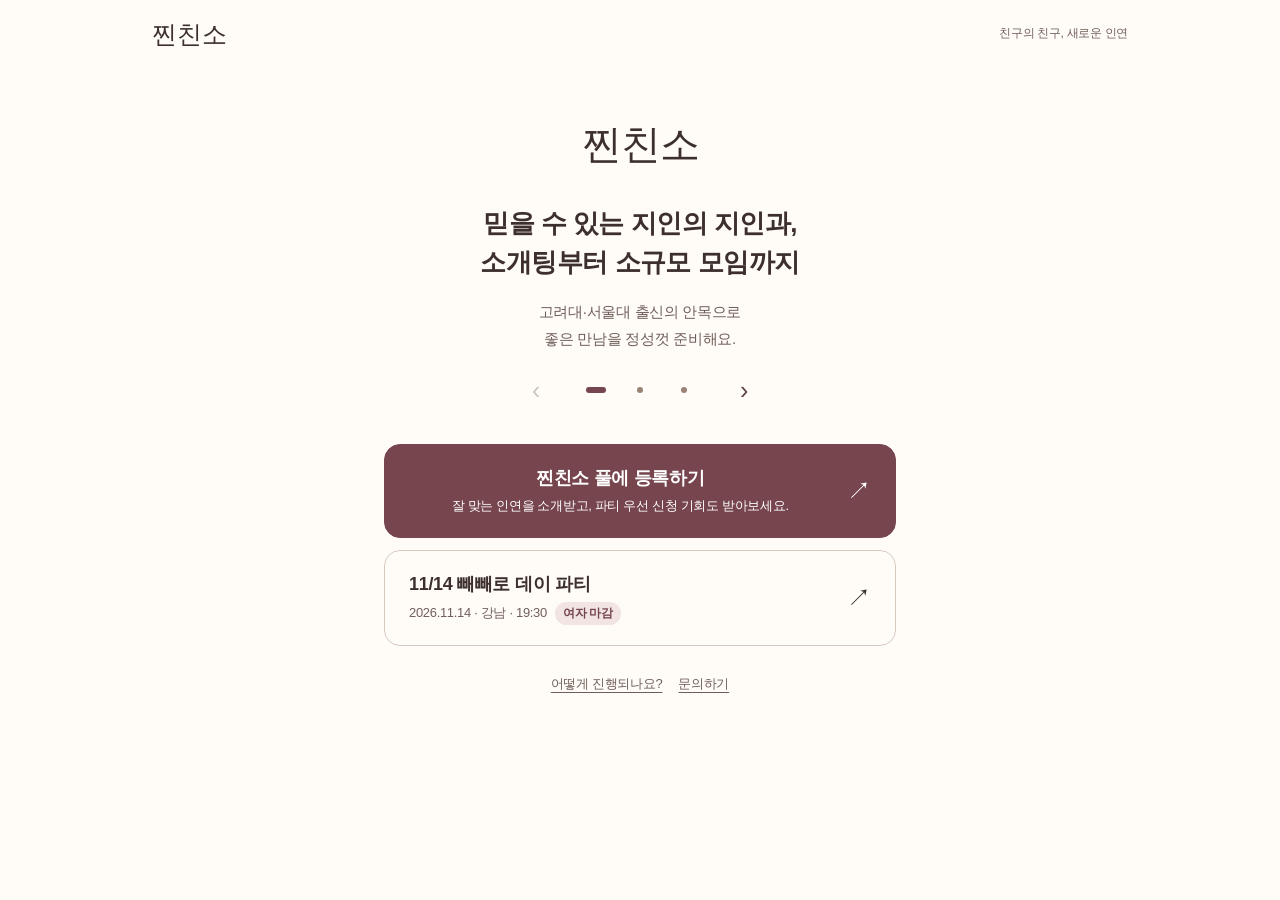
==== index.html @ c6cf0316 "Redesign registration flow and add party applications" ====
<!doctype html>
<html lang="ko">
<head>
<meta charset="utf-8">
<meta name="viewport" content="width=device-width,initial-scale=1,viewport-fit=cover">
<meta name="description" content="친구의 친구, 새로운 인연. 찐친소 신청 정보를 간편하게 남겨주세요.">
<meta name="theme-color" content="#F6F1EB">
<title>찐친소 · 간편 신청</title>
<link rel="stylesheet" href="design/tokens.css?v=52">
<link rel="stylesheet" href="style.css?v=60">
<script src="party-config.js?v=57" defer></script>
<script src="app.js?v=61" defer></script>
</head>
<body>
<a href="#screen" class="skip-link">신청 내용으로 바로가기</a>
<header><div class="header-inner"><a class="brand" href="index.html">찐친소</a><span id="headerNote">친구의 친구, 새로운 인연</span></div><div class="progress" id="progressTrack" role="progressbar" aria-label="신청 진행 상황" aria-valuemin="0" aria-valuenow="0" aria-valuemax="20"><div id="progress"></div></div></header>
<main id="screen" tabindex="-1"></main>
<footer class="bottom-bar"><div class="bottom-inner" id="nav"></div></footer>
</body>
</html>
---- design/tokens.css ----
/* Generated by design/build.cjs from tokens.json. See design.md. */
:root {
  color-scheme: light;
  --canvas: #f6f1eb;
  --card: #fffcf8;
  --subtle: #e7d8cc;
  --ink: #3d302c;
  --secondary: #5c4740;
  --muted: #705e58;
  --border: #d8c9bf;
  --rose: #995c65;
  --action: #76454e;
  --hover: #663a42;
  --pressed: #563139;
  --on-action: #fff;
  --success: #426b58;
  --error: #a13d3d;
  --selected: #f1e4e3;
  --font: -apple-system,BlinkMacSystemFont,"Apple SD Gothic Neo",Roboto,"Noto Sans KR","Malgun Gothic",sans-serif;
  --control-border: #9a8275;
}
@media (prefers-color-scheme: dark) {
  :root {
    color-scheme: dark;
  --canvas: #211b1a;
  --card: #302725;
  --subtle: #3c302d;
  --ink: #f6f1eb;
  --secondary: #d8c8bf;
  --muted: #bbaaa2;
  --border: #65534d;
  --action: #c88d98;
  --hover: #dda8b0;
  --pressed: #eab9c0;
  --on-action: #211b1a;
  --success: #91c4a4;
  --error: #f0a1a1;
  --selected: #402b30;
  --control-border: #a0877c;
  }
}
---- style.css ----
* {
  box-sizing:border-box
}
html {
  scroll-behavior:smooth;
  scroll-padding-top:100px
}
body {
  margin:0;
  background:var(--canvas);
  color:var(--ink);
  font:16px/1.6 var(--font);
  letter-spacing:-.02em
}
button,input,textarea {
  font:inherit;
  letter-spacing:inherit
}
button,a,input,textarea,summary {
   -webkit-tap-highlight-color:transparent
}
button {
  cursor:pointer
}
button:disabled {
  cursor:wait;
  opacity:.55
}
a {
  color:var(--action);
  text-underline-offset:4px
}
button:focus-visible,a:focus-visible,summary:focus-visible,input:focus-visible,textarea:focus-visible,fieldset:focus-visible {
  outline:3px solid var(--rose);
  outline-offset:4px
}
header {
  position:sticky;
  top:0;
  z-index:5;
  background:var(--canvas);
  border-bottom:1px solid var(--border)
}
.header-inner {
  max-width:1120px;
  margin:auto;
  min-height:76px;
  padding:16px 32px;
  display:flex;
  justify-content:space-between;
  align-items:center;
  gap:20px
}
.brand {
  font-size:23px;
  font-weight:750;
  letter-spacing:-.04em;
  color:var(--ink);
  text-decoration:none
}
#headerNote {
  font-size:13px;
  color:var(--muted)
}
.progress {
  position:absolute;
  bottom:-1px;
  left:0;
  width:100%;
  height:3px;
  background:transparent
}
.progress>div {
  height:100%;
  background:var(--rose);
  transition:width .2s
}
main {
  max-width:720px;
  margin:0 auto;
  padding:56px 0 140px
}
.intro {
  margin-bottom:40px;
  padding:0 8px
}
.eyebrow {
  color:var(--action);
  font-size:14px;
  font-weight:650;
  margin:0 0 12px
}
h1 {
  font-size:32px;
  line-height:1.3;
  letter-spacing:-.025em;
  margin:0 0 16px;
  font-weight:700
}
h2 {
  font-size:22px;
  line-height:30px;
  margin:0;
  font-weight:650
}
p {
  margin:0
}
.intro>p:not(.eyebrow) {
  color:var(--secondary)
}
.intro-meta {
  display:flex;
  align-items:center;
  gap:12px;
  flex-wrap:wrap;
  margin-top:24px;
  color:var(--muted);
  font-size:13px
}
.intro-meta span:first-child {
  background:var(--subtle);
  padding:4px 12px;
  border-radius:999px;
  color:var(--secondary);
  font-weight:600
}
.form-section {
  padding:32px;
  background:var(--card);
  border:1px solid var(--border);
  border-radius:16px;
  margin-bottom:24px;
  scroll-margin-top:100px
}
.section-heading {
  display:flex;
  align-items:flex-start;
  gap:14px;
  padding-bottom:28px;
  margin-bottom:4px;
  border-bottom:1px solid var(--border)
}
.section-heading p {
  font-size:14px;
  color:var(--muted);
  margin-top:6px
}
.section-number {
  color:var(--action);
  font-size:13px;
  font-weight:700;
  padding-top:6px;
  font-variant-numeric:tabular-nums
}
.field {
  margin-top:28px;
  min-width:0
}
.field>label:not(.photo-add),.field-label,legend {
  font-size:16px;
  font-weight:600;
  margin-bottom:10px;
  display:block
}
.optional {
  font-size:12px;
  font-weight:400;
  color:var(--muted);
  margin-left:8px;
  white-space:nowrap
}
.required {
  font-size:12px;
  color:var(--action);
  margin-left:6px
}
input:not([type=radio]):not([type=checkbox]):not([type=file]),textarea {
  display:block;
  width:100%;
  min-height:54px;
  border:1px solid var(--control-border);
  border-radius:12px;
  background:var(--card);
  color:var(--ink);
  padding:14px 16px;
  outline-offset:2px;
  transition:border-color .15s
}
input::placeholder,textarea::placeholder {
  color:var(--muted);
  opacity:1
}
input:focus,textarea:focus {
  border-color:var(--rose)
}
input[type=number] {
  appearance:textfield;
  -moz-appearance:textfield
}
input::-webkit-inner-spin-button {
  appearance:none
}
textarea {
  resize:vertical;
  line-height:1.6;
  min-height:108px
}
.input-wrap {
  position:relative
}
.input-wrap:has(.unit) input {
  padding-right:52px
}
.unit {
  position:absolute;
  right:18px;
  top:15px;
  color:var(--muted)
}
fieldset {
  margin:0;
  padding:0;
  border:0;
  min-width:0
}
legend {
  padding:0;
  width:100%
}
.choices {
  display:flex;
  gap:8px;
  flex-wrap:wrap
}
.choice {
  position:relative;
  flex:1 1 auto;
  min-width:96px
}
.choice input {
  position:absolute;
  inset:0;
  width:100%;
  height:100%;
  margin:0;
  opacity:0;
  cursor:pointer
}
.choice>span {
  display:flex;
  align-items:center;
  gap:10px;
  justify-content:center;
  min-height:52px;
  padding:12px 16px;
  border:1px solid var(--control-border);
  border-radius:12px;
  color:var(--secondary);
  font-size:15px;
  pointer-events:none
}
.choice>span:before {
  content:'';
  width:17px;
  height:17px;
  flex:0 0 17px;
  border:1.5px solid var(--control-border);
  border-radius:50%;
  background:var(--card)
}
.choice input:checked+span {
  border-color:var(--action);
  background:var(--selected);
  color:var(--action);
  font-weight:600
}
.choice input:checked+span:before {
  border:5px solid var(--action)
}
.choice input:focus-visible+span {
  outline:3px solid var(--rose);
  outline-offset:3px
}
.choice:hover>span {
  border-color:var(--rose)
}
.stacked {
  flex-direction:column
}
.stacked .choice>span {
  justify-content:flex-start;
  padding:18px 16px;
  display:grid;
  grid-template-columns:18px 1fr;
  column-gap:12px
}
.stacked .choice>span:before {
  grid-row:1/3;
  align-self:center
}
.stacked strong {
  font-size:16px;
  font-weight:600
}
.stacked small {
  font-size:13px;
  font-weight:400;
  color:var(--muted);
  grid-column:2
}
.field-hint {
  font-size:13px;
  line-height:1.7;
  color:var(--muted);
  margin:8px 0 0
}
.field-error {
  color:var(--error);
  font-size:13px;
  line-height:1.6;
  margin-top:6px
}
.field-error:empty {
  display:none
}
[aria-invalid=true] {
  border-color:var(--error)!important
}
.clear-choice {
  background:none;
  border:0;
  color:var(--muted);
  font-size:12px;
  padding:8px 0;
  min-height:44px;
  text-decoration:underline;
  text-underline-offset:3px
}
.photos {
  display:grid;
  grid-template-columns:repeat(3,minmax(0,1fr));
  gap:12px;
  margin-top:16px
}
.photo,.photo-add {
  position:relative;
  aspect-ratio:1/1.1;
  border-radius:12px;
  overflow:hidden;
  border:1px solid var(--border)
}
.photo img {
  height:100%;
  width:100%;
  object-fit:cover
}
.photo button {
  position:absolute;
  top:6px;
  right:6px;
  min-width:44px;
  min-height:44px;
  border:0;
  border-radius:50%;
  background:var(--card);
  color:var(--ink);
  font-size:24px
}
.photo-add {
  display:flex;
  align-items:center;
  justify-content:center;
  flex-direction:column;
  gap:3px;
  background:var(--canvas);
  color:var(--action);
  font-size:14px;
  cursor:pointer
}
.photo-add>span {
  font-size:28px;
  line-height:1
}
.photo-add small {
  color:var(--muted);
  font-size:12px
}
.photo-add input {
  position:absolute;
  inset:0;
  width:100%;
  height:100%;
  opacity:0;
  cursor:pointer
}
.photo-add:focus-within {
  outline:3px solid var(--rose);
  outline-offset:3px
}
.notice {
  margin-top:24px;
  padding:20px;
  background:var(--canvas);
  border-radius:12px;
  font-size:14px
}
.notice strong {
  font-weight:600
}
.notice p {
  font-size:13px;
  color:var(--secondary);
  margin-top:8px
}
.consent-check {
  display:flex!important;
  align-items:flex-start;
  gap:12px;
  cursor:pointer
}
.consent-check input {
  height:22px;
  width:22px;
  flex:0 0 22px;
  accent-color:var(--action);
  margin:2px 0
}
details {
  font-size:13px;
  color:var(--muted);
  margin-left:34px
}
summary {
  cursor:pointer;
  min-height:44px;
  padding:8px 0
}
details p {
  margin-bottom:12px
}
.submission-note {
  padding:16px 12px;
  font-size:14px
}
.submission-note p {
  margin-top:4px;
  font-size:13px;
  color:var(--muted)
}
.error {
  color:var(--error);
  padding:12px;
  font-size:14px
}
.error:empty {
  display:none
}
.support {
  margin:24px 0;
  color:var(--muted);
  font-size:13px;
  text-align:center
}
.support a {
  margin-left:8px
}
.bottom-bar {
  position:fixed;
  z-index:6;
  bottom:0;
  left:0;
  right:0;
  background:var(--card);
  border-top:1px solid var(--border);
  padding:16px 20px max(16px,env(safe-area-inset-bottom));

}
.bottom-inner {
  max-width:656px;
  margin:auto;
  display:flex;
  gap:20px;
  align-items:center
}
.primary,.secondary {
  min-height:54px;
  border-radius:12px;
  padding:14px 24px;
  border:1px solid var(--action);
  font-size:16px;
  font-weight:600
}
.primary {
  background:var(--action);
  color:var(--on-action);
  flex:1
}
.primary:hover {
  background:var(--hover)
}
.primary:active {
  background:var(--pressed)
}
.secondary {
  color:var(--action);
  background:var(--card)
}
.completion {
  min-width:125px;
  display:flex;
  flex-direction:column
}
.completion strong {
  font-size:18px;
  font-variant-numeric:tabular-nums
}
.completion span {
  font-size:12px;
  color:var(--muted)
}
.result {
  padding:12px 8px 32px
}
.result-mark {
  display:flex;
  align-items:center;
  justify-content:center;
  width:48px;
  height:48px;
  border-radius:50%;
  color:var(--success);
  border:1px solid var(--success);
  font-size:26px;
  margin-bottom:24px
}
.result h1 {
  font-size:28px
}
.result>p:not(.eyebrow) {
  color:var(--secondary)
}
.receipt {
  margin-top:16px;
  font-size:12px;
  overflow-wrap:anywhere
}
.summary {
  margin:20px 0 0
}
.summary>div {
  display:grid;
  grid-template-columns:140px 1fr;
  gap:16px;
  padding:14px 0;
  border-bottom:1px solid var(--border);
  font-size:14px
}
.summary>div:last-child {
  border:0
}
.summary dt {
  color:var(--muted)
}
.summary dd {
  margin:0;
  white-space:pre-wrap;
  overflow-wrap:anywhere
}
.skip-link {
  position:fixed;
  top:-100px;
  left:16px;
  z-index:20;
  background:var(--card);
  padding:12px
}
.skip-link:focus {
  top:8px
}

@media(min-width:601px) {
  .fields {
  display:grid;
  grid-template-columns:1fr 1fr;
  gap:0 24px
}
.fields .field:has(textarea),.fields .field:has(fieldset),[data-field=생활권],[data-field=직업],[data-field=학교],[data-field=이메일],[data-field=연락처],[data-field=자산] {
  grid-column:1/-1
}

}

@media(max-width:760px) {
  main {
  padding:32px 20px 140px
}
.header-inner {
  padding:14px 20px;
  min-height:64px
}
.intro {
  padding:0;
  margin-bottom:32px
}
h1 {
  font-size:28px;
  line-height:36px
}
.form-section {
  padding:24px 20px
}
.section-heading {
  padding-bottom:24px;
  gap:12px
}
.section-heading p {
  font-size:13px
}
.field {
  margin-top:24px
}
.bottom-inner {
  gap:16px
}
#headerNote {
  font-size:12px
}
.photos {
  gap:8px
}
.choice>span {
  padding:12px
}
.choice {
  min-width:90px
}

}

@media(max-width:360px) {
  main {
  padding-left:16px;
  padding-right:16px
}
.form-section {
  padding:24px 16px
}
.header-inner {
  padding:14px 16px
}
#headerNote {
  max-width:145px;
  text-align:right
}
.completion {
  min-width:100px
}
.primary,.secondary {
  padding:14px 16px
}
.summary>div {
  grid-template-columns:95px 1fr
}

}

@media(prefers-reduced-motion:reduce) {
  html {
  scroll-behavior:auto
}
*,*:before,*:after {
  transition:none!important;
  animation:none!important
}

}

/* Three-chapter application: one question, one primary action. */
body { background: var(--card); }
header { background: var(--card); border-bottom: 0; }
.header-inner { max-width: 1040px; min-height: 68px; padding: 16px 32px; }
.brand { font-size: 21px; }
#headerNote { font-size: 12px; }
main { max-width: 600px; padding: 28px 20px 148px; }
.progress { height: 2px; }
.chapter-nav { display: grid; grid-template-columns: repeat(3,minmax(0,1fr)); gap: 12px; margin-bottom: 24px; }
.chapter-nav button { background: none; color: var(--muted); border: 0; padding: 0; text-align: left; min-height: 52px; font-size: 13px; cursor: pointer; }
.chapter-nav button:disabled { opacity: 1; cursor: default; }
.chapter-line { display: block; height: 3px; border-radius: 3px; background: var(--border); margin-bottom: 12px; }
.chapter-label { display: flex; gap: 6px; align-items: center; white-space: nowrap; }
.chapter-index { font-variant-numeric: tabular-nums; font-size: 12px; }
.chapter-nav [aria-current=step] { color: var(--action); font-weight: 650; }
.chapter-nav [aria-current=step] .chapter-line,.chapter-nav .done .chapter-line { background: var(--action); }
.chapter-nav .done { color: var(--action); }
.wizard-toolbar { display: flex; align-items: center; justify-content: space-between; margin: 0 0 28px; }
.back-button { display: flex; align-items: center; gap: 8px; background: none; color: var(--secondary); border: 0; padding: 8px 8px 8px 0; min-height: 44px; font-size: 14px; }
.back-button span { font-size: 28px; line-height: 20px; }
.back-button:disabled { visibility: hidden; }
.question-count { font-size: 13px; color: var(--muted); font-variant-numeric: tabular-nums; }
.question-heading .eyebrow { font-size: 13px; margin-bottom: 12px; }
.question-heading .optional { font-size: 12px; font-weight: 400; margin-left: 6px; }
.question-heading h1 { font-size: 30px; line-height: 1.4; letter-spacing: -.025em; margin-bottom: 12px; word-break: keep-all; overflow-wrap: anywhere; }
#questionTitle:focus { outline: none; }
.question-description { color: var(--muted); font-size: 15px; line-height: 1.7; word-break: keep-all; }
.question-content { margin-top: 36px; }
.question-content>.field { margin: 0; }
.wizard .field>label:not(.consent-check),.wizard .field>fieldset>legend,.wizard .photo-field>.field-label { position: absolute; width: 1px; height: 1px; padding: 0; margin: -1px; overflow: hidden; clip: rect(0,0,0,0); white-space: nowrap; border: 0; }
.wizard input:not([type=radio]):not([type=checkbox]):not([type=file]) { background: transparent; padding: 14px 2px; border: 0; border-bottom: 2px solid var(--control-border); border-radius: 0; min-height: 64px; font-size: 24px; font-weight: 500; line-height: 1.4; }
.wizard input::placeholder { font-size: 20px; font-weight: 400; }
.wizard input:not([type=radio]):not([type=checkbox]):not([type=file]):focus { border-bottom-color: var(--action); outline: none; }
.wizard .input-wrap:has(.unit) input { padding-right: 48px; }
.wizard .unit { top: 17px; right: 4px; font-size: 20px; }
.wizard textarea { background: var(--canvas); border: 1px solid var(--border); min-height: 160px; padding: 20px; font-size: 17px; border-radius: 16px; }
.wizard textarea:focus { border-color: var(--action); }
.wizard .choices { display: flex; flex-direction: column; gap: 12px; }
.wizard .choice { width: 100%; flex: none; }
.wizard .choice>span { background: var(--card); justify-content: flex-start; flex-direction: row-reverse; min-height: 66px; padding: 18px 20px; border: 1px solid var(--border); border-radius: 14px; font-size: 17px; line-height: 1.5; font-weight: 500; text-align: left; }
.wizard .choice>span:before { margin-left: auto; width: 20px; height: 20px; flex-basis: 20px; }
.wizard .choice input:checked+span { background: var(--selected); border-color: var(--action); }
.wizard .choice input:checked+span:before { border-width: 6px; }
.wizard .choice:hover>span { border-color: var(--action); background: var(--canvas); }
.wizard .choice input:checked:hover+span { background: var(--selected); }
.auto-hint { font-size: 12px; color: var(--muted); margin-top: 16px; }
.wizard .field-hint { font-size: 13px; margin-top: 16px; }
.wizard .photo-field>.field-hint:first-of-type { margin-top: 0; }
.wizard .photos { margin-top: 24px; }
.wizard .photo,.wizard .photo-add { aspect-ratio: 1; }
.wizard .photo-add { background: var(--canvas); min-height: 100px; }
.wizard .notice { margin-top: 0; background: var(--canvas); padding: 24px; font-size: 15px; border-radius: 16px; }
.wizard .notice p { line-height: 1.8; }
.wizard [data-field=개인정보동의] { margin-top: 28px; }
.wizard .consent-check { font-size: 16px; min-height: 48px; align-items: flex-start; }
.wizard .clear-choice { color: var(--action); font-size: 14px; padding: 14px 0; }
.wizard .error { padding: 12px 0; }
.wizard .field-error { font-size: 14px; margin-top: 12px; }
.bottom-bar { background: var(--card); border-top: 0; padding: 16px 20px max(24px,env(safe-area-inset-bottom)); }
.bottom-inner { max-width: 560px; }
.wizard-actions { display: flex; flex-direction: column; gap: 12px; width: 100%; }
.wizard-actions .primary { width: 100%; min-height: 58px; border-radius: 14px; font-size: 17px; padding: 16px 24px; }
.skip-button,.cancel-button { border: 0; background: none; min-height: 44px; padding: 8px 12px; color: var(--muted); font-size: 14px; }
.cancel-button { font-size: 13px; }
.skip-button:hover,.cancel-button:hover { color: var(--action); }
.review-group { margin: 32px 0; }
.review-group:first-child { margin-top: 0; }
.review-group h2 { font-size: 18px; }
.review-step .summary { margin-top: 12px; }
.review-step .summary>div { grid-template-columns: 110px minmax(0,1fr) 44px; gap: 12px; padding: 16px 0; align-items: start; }
.review-step .summary button { background: none; border: 0; color: var(--action); padding: 0; min-height: 44px; margin-top: -10px; font-size: 13px; text-decoration: underline; text-underline-offset: 3px; }
.review-note { font-size: 14px; color: var(--muted); padding: 20px 0; border-top: 1px solid var(--border); }
.result { padding-top: 48px; }
body.keyboard-open .bottom-bar { position: absolute; top: var(--keyboard-bottom); bottom: auto; transform: translateY(-100%); padding-bottom: 12px; }
@media(min-width:761px) {
  .wizard-toolbar { margin-top: 16px; margin-bottom: 36px; }
  .question-heading h1 { font-size: 32px; }
  .question-content { margin-top: 40px; }
}
@media(max-width:600px) {
  main { padding: 20px 24px 160px; }
  .header-inner { min-height: 60px; padding: 14px 24px; }
  .chapter-nav { gap: 10px; margin-bottom: 12px; }
  .chapter-nav button { font-size: 12px; }
  .chapter-label { gap: 5px; }
  .wizard-toolbar { margin-bottom: 20px; }
  .question-heading h1 { font-size: 28px; line-height: 1.45; }
  .question-description { font-size: 14px; }
  .question-content { margin-top: 28px; }
  .wizard .choice>span { min-height: 62px; padding: 16px 18px; font-size: 16px; }
  .bottom-bar { padding-left: 24px; padding-right: 24px; }
  .review-step .summary>div { grid-template-columns: 86px minmax(0,1fr) 40px; gap: 10px; }
}
@media(max-width:360px) {
  main { padding-left: 20px; padding-right: 20px; }
  .header-inner,.bottom-bar { padding-left: 20px; padding-right: 20px; }
  .question-heading h1 { font-size: 26px; }
  .chapter-nav { gap: 8px; }
  .chapter-nav button { font-size: 12px; }
  .chapter-label { gap: 4px; }
  .wizard .choice>span { padding: 14px 16px; }
}

/* Entry page and the two application destinations. */
@font-face {
  font-family: 'Pretendard';
  src: url('assets/fonts/PretendardVariable.woff2') format('woff2');
  font-weight: 100 900;
  font-style: normal;
  font-display: swap;
}
.brand,.home-mark,.poster-label {
  font-family: 'Pretendard',var(--font);
  font-weight: 500;
  font-synthesis: none;
  letter-spacing: 0;
}
.brand { font-size: 25px; line-height: 1.2; }
body.home-mode main { max-width: 560px; padding: 48px 24px 36px; }
.link-home { text-align: center; }
.home-mark { font-size: 40px; line-height: 1.4; margin-bottom: 32px; color: var(--ink); }
.intro-carousel { display: flex; overflow-x: auto; scroll-snap-type: x mandatory; scrollbar-width: none; overscroll-behavior-x: contain; }
.intro-carousel::-webkit-scrollbar { display: none; }
.intro-carousel .intro-slide { flex: 0 0 100%; min-width: 0; scroll-snap-align: start; padding: 0 8px; }
.intro-slide h1 { font-size: 26px; line-height: 1.5; letter-spacing: -.02em; margin: 0 0 16px; word-break: keep-all; }
.intro-slide p { font-size: 15px; color: var(--muted); line-height: 1.8; word-break: keep-all; }
.intro-controls { display: flex; align-items: center; justify-content: center; gap: 16px; margin: 16px 0 4px; }
.intro-controls>button { min-width: 44px; min-height: 44px; border: 0; border-radius: 12px; background: none; color: var(--secondary); font-size: 25px; }
.intro-controls>button:disabled { opacity: .3; cursor: default; }
.intro-dots { display: flex; gap: 0; }
.intro-dots button { display: grid; place-items: center; border: 0; background: none; min-width: 44px; min-height: 44px; }
.intro-dots span { width: 6px; height: 6px; border-radius: 999px; background: var(--control-border); }
.intro-dots [aria-current=true] span { width: 20px; background: var(--action); }
.process-link { background: none; border: 0; color: var(--muted); text-underline-offset: 4px; text-decoration: underline; padding: 8px 12px; min-height: 44px; font-size: 13px; }
.home-links { display: flex; flex-direction: column; gap: 12px; margin-top: 32px; text-align: left; }
.home-link { width: 100%; display: flex; align-items: center; gap: 16px; min-height: 94px; padding: 20px 24px; border: 1px solid var(--action); border-radius: 16px; text-decoration: none; }
.home-link>span:first-child { flex: 1; }
.home-link strong { display: block; font-size: 18px; font-weight: 650; line-height: 1.5; }
.home-link small { display: block; margin-top: 4px; font-size: 13px; font-weight: 400; line-height: 1.6; }
.pool-link { background: var(--action); color: var(--on-action); }
.pool-link:hover { background: var(--hover); }
.party-link { background: var(--card); color: var(--ink); border-color: var(--border); }
.party-link small { color: var(--muted); }
.party-link:hover { border-color: var(--action); background: var(--canvas); }
.link-arrow { font-size: 24px; font-weight: 400; }
.home-contact { display: inline-flex; align-items: center; min-height: 44px; margin-top: 24px; font-size: 13px; color: var(--muted); }
.process-dialog { position: fixed; max-width: 520px; width: calc(100% - 40px); max-height: 80dvh; overflow: auto; padding: 32px; border: 1px solid var(--border); border-radius: 20px; color: var(--ink); background: var(--card); text-align: left; }
.process-dialog::backdrop { background: rgb(0 0 0 / .35); }
.process-dialog #processClose { display: block; margin-left: auto; width: 44px; min-height: 44px; font-size: 28px; border: 0; background: none; color: var(--ink); }
.process-dialog h2 { margin-bottom: 16px; }
.process-dialog p,.process-dialog li { color: var(--secondary); font-size: 14px; }
.process-dialog h3 { margin: 24px 0 12px; font-size: 18px; }
.process-dialog ol { padding-left: 20px; }
.process-dialog li { margin-bottom: 8px; }
.party-page { max-width: 600px; padding-top: 24px; }
.party-back { display: inline-flex; min-height: 44px; align-items: center; text-decoration: none; color: var(--muted); font-size: 14px; margin-bottom: 24px; }
.party-description { color: var(--muted); font-size: 15px; }
.poster-slot { aspect-ratio: 4/5; margin: 32px 0; display: flex; flex-direction: column; align-items: center; justify-content: center; text-align: center; gap: 24px; padding: 32px; border: 1px solid var(--border); border-radius: 16px; background: var(--canvas); }
.poster-label { font-size: 36px; color: var(--action); }
.poster-slot strong { font-size: 28px; line-height: 1.5; }
.poster-slot>span:last-child { font-size: 13px; color: var(--muted); }
.party-poster { display: block; width: 100%; height: auto; margin: 32px 0; border-radius: 16px; }
.party-information h2 { font-size: 20px; margin-bottom: 12px; }
.party-information p { color: var(--muted); font-size: 15px; line-height: 1.8; }
.party-information .primary { display: block; width: 100%; margin-top: 24px; opacity: 1; color: var(--muted); background: var(--canvas); border-color: var(--border); cursor: default; }
@media(min-width:761px) {
  .wizard-actions { flex-direction: row; align-items: center; justify-content: flex-end; gap: 20px; }
  .wizard-actions .primary { width: 320px; flex: 0 1 320px; min-height: 52px; padding: 12px 24px; font-size: 16px; }
  .wizard-actions .skip-button { width: auto; min-width: 84px; flex: 0 0 auto; min-height: 44px; padding: 8px 12px; font-size: 13px; }
  .wizard-actions .cancel-button { order: -1; width: auto; flex: 0 0 auto; }
  .bottom-bar { padding-top: 12px; padding-bottom: 20px; }
}
@media(max-width:600px) {
  body.home-mode main { padding-top: 28px; }
  .home-mark { font-size: 36px; margin-bottom: 24px; }
  .intro-slide h1 { font-size: 22px; }
  .intro-slide p { font-size: 14px; }
  .home-links { margin-top: 20px; }
  .home-link { padding: 18px 20px; min-height: 88px; }
  .home-link strong { font-size: 17px; }
  .home-link small { font-size: 12px; }
  .home-contact { margin-top: 16px; }
}

/* The event detail is deliberately just the supplied posters and one application CTA. */
.sr-only { position: absolute!important; width: 1px!important; height: 1px!important; padding: 0!important; margin: -1px!important; overflow: hidden!important; clip: rect(0,0,0,0)!important; white-space: nowrap!important; border: 0!important; }
.party-poster-mode .party-page { max-width: 760px; padding: 16px 24px 130px; }
.party-poster-mode .party-back { margin-bottom: 16px; }
.party-posters { display: flex; flex-direction: column; gap: 24px; }
.party-posters .party-poster { width: 100%; height: auto; margin: 0; border-radius: 16px; }
.party-mode .bottom-inner>.primary { width: 100%; flex: 1; min-height: 58px; font-size: 18px; }
.party-mode:not(.party-poster-mode) .party-page { max-width: 600px; padding-top: 28px; }
.party-form-progress { height: 3px; background: var(--border); border-radius: 3px; margin: 0 0 24px; overflow: hidden; }
.party-form-progress>span { display: block; height: 100%; background: var(--action); }
.party-mode .review-step .summary>div { grid-template-columns: 100px minmax(0,1fr) 44px; }
.closed-badge { display: inline-flex; align-items: center; padding: 2px 8px; border-radius: 999px; font-size: 12px; background: var(--subtle); color: var(--muted); }
.wizard .choice input:disabled+span { cursor: default; color: var(--muted); background: var(--canvas); border-color: var(--border); }
.wizard .choice input:disabled { cursor: default; }
.party-entry-meta { display: flex!important; align-items: center; gap: 8px; flex-wrap: wrap; }
.entry-closed { display: inline-block; padding: 2px 8px; border-radius: 999px; background: var(--selected); color: var(--action); font-size: 12px; font-weight: 600; }
@media(max-width:600px) {
 .party-poster-mode .party-page { padding: 8px 16px 124px; }
 .party-posters { gap: 16px; }
 .party-posters .party-poster { border-radius: 12px; }
 .party-mode:not(.party-poster-mode) .party-page { padding-top: 20px; }
 .party-mode .review-step .summary>div { grid-template-columns: 78px minmax(0,1fr) 40px; }
 .party-link strong { font-size: 16px; }
}

/* Shared form typography: title 28/36, body 16/26, supporting text 14/22. */
.wizard-mode {
  --form-title-size: 28px;
  --form-title-line: 36px;
  --form-body-size: 16px;
  --form-body-line: 26px;
  --form-small-size: 14px;
  --form-small-line: 22px;
  --form-field-size: 20px;
  --form-field-line: 28px;
}
.wizard-mode .wizard-toolbar { margin-bottom: 24px; }
.wizard-mode .question-heading .eyebrow,
.wizard-mode .question-count,
.wizard-mode .back-button,
.wizard-mode .field-hint,
.wizard-mode .field-error,
.wizard-mode .error,
.wizard-mode .optional,
.wizard-mode .required {
  font-size: var(--form-small-size);
  line-height: var(--form-small-line);
}
.wizard-mode .question-heading .eyebrow { margin-bottom: 12px; }
.wizard-mode .question-heading h1 {
  font-size: var(--form-title-size);
  line-height: var(--form-title-line);
  margin: 0 0 12px;
  font-weight: 700;
}
.wizard-mode .question-description {
  font-size: var(--form-body-size);
  line-height: var(--form-body-line);
  margin: 0;
}
.wizard-mode .question-content { margin-top: 24px; }
.wizard-mode .wizard .notice {
  padding: 20px;
  border-radius: 16px;
  font-size: var(--form-body-size);
  line-height: var(--form-body-line);
}
.wizard-mode .wizard .notice strong {
  display: block;
  font-size: var(--form-body-size);
  line-height: var(--form-body-line);
  font-weight: 600;
}
.wizard-mode .wizard .notice p {
  margin: 8px 0 0;
  font-size: var(--form-body-size);
  line-height: var(--form-body-line);
  word-break: keep-all;
  overflow-wrap: anywhere;
}
.wizard-mode .wizard .consent-group {
  display: flex;
  flex-direction: column;
  gap: 12px;
  margin: 24px 0 0;
}
.wizard-mode .wizard .consent-group>.consent-check {
  display: flex;
  gap: 12px;
  align-items: flex-start;
  min-height: 44px;
  margin: 0;
  padding: 8px 0;
  font-size: var(--form-body-size);
  line-height: var(--form-body-line);
  font-weight: 500;
}
.wizard-mode .consent-check input {
  width: 20px;
  height: 20px;
  flex-basis: 20px;
  margin: 3px 0 0;
}
.wizard-mode .consent-check .required {
  display: inline-block;
  margin-left: 6px;
  font-weight: 500;
  vertical-align: baseline;
}
.wizard-mode .consent-group details {
  margin: 0;
  padding-left: 32px;
  font-size: var(--form-body-size);
  line-height: var(--form-body-line);
}
.wizard-mode .consent-group summary {
  min-height: 44px;
  padding: 8px 0;
  font-size: var(--form-body-size);
  line-height: var(--form-body-line);
  font-weight: 400;
}
.wizard-mode .consent-group details p {
  margin: 12px 0 0;
  font-size: var(--form-body-size);
  line-height: var(--form-body-line);
  overflow-wrap: anywhere;
}
.wizard-mode .consent-group .field-error:empty { display: none; }
.wizard-mode .wizard .choice>span,
.wizard-mode .wizard textarea,
.wizard-mode .wizard .clear-choice {
  font-size: var(--form-body-size);
  line-height: var(--form-body-line);
}
.wizard-mode .wizard input:not([type=radio]):not([type=checkbox]):not([type=file]),
.wizard-mode .wizard input::placeholder,
.wizard-mode .wizard .unit {
  font-size: var(--form-field-size);
  line-height: var(--form-field-line);
}
.wizard-mode .wizard-actions .primary {
  font-size: var(--form-body-size);
  line-height: 24px;
}
.wizard-mode .wizard-actions .skip-button,
.wizard-mode .wizard-actions .cancel-button {
  font-size: var(--form-small-size);
  line-height: var(--form-small-line);
}
.wizard-mode .review-group h2 {
  font-size: 20px;
  line-height: 28px;
}
.wizard-mode .summary,
.wizard-mode .summary>div,
.wizard-mode .review-note {
  font-size: var(--form-body-size);
  line-height: var(--form-body-line);
}
.wizard-mode .review-step .summary button {
  font-size: var(--form-small-size);
  line-height: var(--form-small-line);
}

/* Keep progress secondary to the current question. */
.wizard-mode main { padding-top: 12px; }
.wizard-mode .chapter-nav { width: 100%; max-width: 360px; gap: 8px; margin-bottom: 4px; }
.wizard-mode .chapter-nav button { min-height: 44px; }
.wizard-mode .chapter-line { height: 2px; margin-bottom: 6px; }
.wizard-mode .chapter-nav+.wizard-toolbar { margin-top: 0; margin-bottom: 16px; }

.home-secondary-links { display: flex; align-items: center; justify-content: center; gap: 16px; flex-wrap: wrap; margin-top: 16px; }
.home-secondary-links .home-contact { margin-top: 0; }
.home-secondary-links .process-link { padding: 8px 0; }

.home-mark { letter-spacing: -.025em; }
.intro-slide h1 { font-weight: 600; }

.wizard .intro-choice>span { display: grid; grid-template-columns: minmax(0,1fr) 20px; gap: 16px; align-items: center; }
.wizard .intro-choice>span::before { grid-column: 2; grid-row: 1; margin-left: 0; }
.wizard .intro-choice .choice-copy { grid-column: 1; grid-row: 1; display: flex; flex-direction: column; gap: 6px; }
.wizard .intro-choice strong { font-size: 16px; line-height: 26px; font-weight: 600; }
.wizard .intro-choice small { font-size: 14px; line-height: 22px; font-weight: 400; color: var(--muted); word-break: keep-all; overflow-wrap: anywhere; }
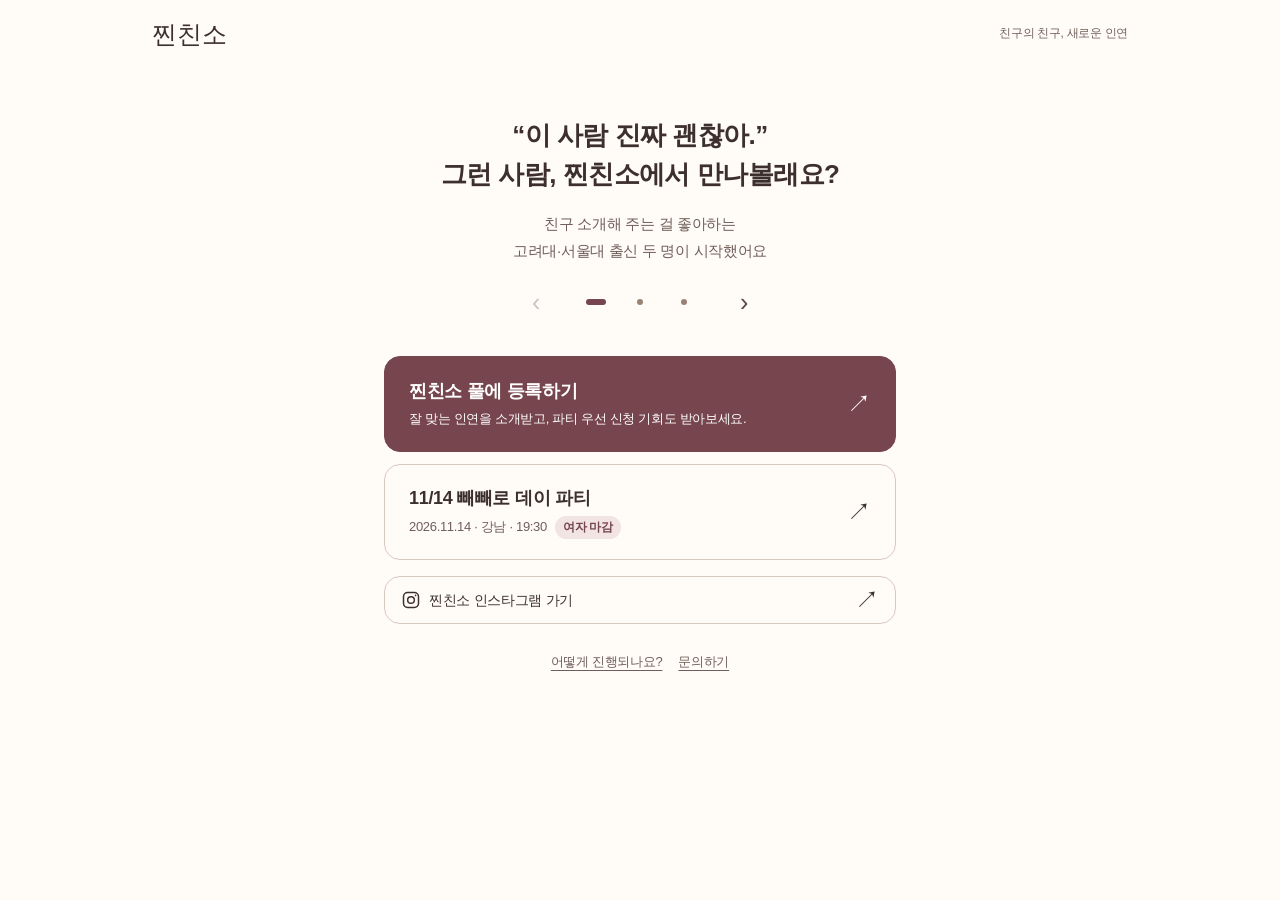
==== commit 7e7b2137: "Refine homepage copy and align application buttons" ====
--- a/index.html
+++ b/index.html
@@ -7,9 +7,9 @@
 <meta name="theme-color" content="#F6F1EB">
 <title>찐친소 · 간편 신청</title>
 <link rel="stylesheet" href="design/tokens.css?v=52">
-<link rel="stylesheet" href="style.css?v=60">
+<link rel="stylesheet" href="style.css?v=68">
 <script src="party-config.js?v=57" defer></script>
-<script src="app.js?v=61" defer></script>
+<script src="app.js?v=67" defer></script>
 </head>
 <body>
 <a href="#screen" class="skip-link">신청 내용으로 바로가기</a>
--- a/style.css
+++ b/style.css
@@ -882,7 +882,7 @@
  .party-posters .party-poster { border-radius: 12px; }
  .party-mode:not(.party-poster-mode) .party-page { padding-top: 20px; }
  .party-mode .review-step .summary>div { grid-template-columns: 78px minmax(0,1fr) 40px; }
- .party-link strong { font-size: 16px; }
+
 }
 
 /* Shared form typography: title 28/36, body 16/26, supporting text 14/22. */
@@ -1044,3 +1044,22 @@
 .wizard .intro-choice .choice-copy { grid-column: 1; grid-row: 1; display: flex; flex-direction: column; gap: 6px; }
 .wizard .intro-choice strong { font-size: 16px; line-height: 26px; font-weight: 600; }
 .wizard .intro-choice small { font-size: 14px; line-height: 22px; font-weight: 400; color: var(--muted); word-break: keep-all; overflow-wrap: anywhere; }
+
+.intro-slide:first-child h1 { font-size: clamp(16px, 5vw, 26px); line-height: 1.5; white-space: nowrap; }
+
+
+/* One shared card layout for every homepage destination. */
+.home-links { display: grid; grid-auto-rows: 1fr; }
+.instagram-link { background: var(--card); color: var(--ink); border-color: var(--border); }
+.instagram-link:hover { border-color: var(--action); background: var(--canvas); }
+.instagram-copy { display: flex; align-items: center; gap: 12px; min-width: 0; }
+.instagram-icon { display: block; flex: 0 0 22px; }
+.home-link .link-arrow { flex: 0 0 24px; width: 24px; text-align: center; line-height: 1; }
+
+/* Two primary destinations and a compact social link. */
+.home-links .home-link { font-family: 'Pretendard',var(--font); text-align: left; }
+.home-links .home-link strong { font-weight: 600; }
+.instagram-link { width: 100%; max-width: 100%; min-height: 48px; margin: 16px auto 0; padding: 10px 16px; gap: 12px; font-family: 'Pretendard',var(--font); }
+.instagram-link strong { font-size: 14px; line-height: 22px; font-weight: 500; }
+.instagram-link .instagram-copy { gap: 8px; }
+.instagram-link .instagram-icon { width: 20px; height: 20px; flex-basis: 20px; }
